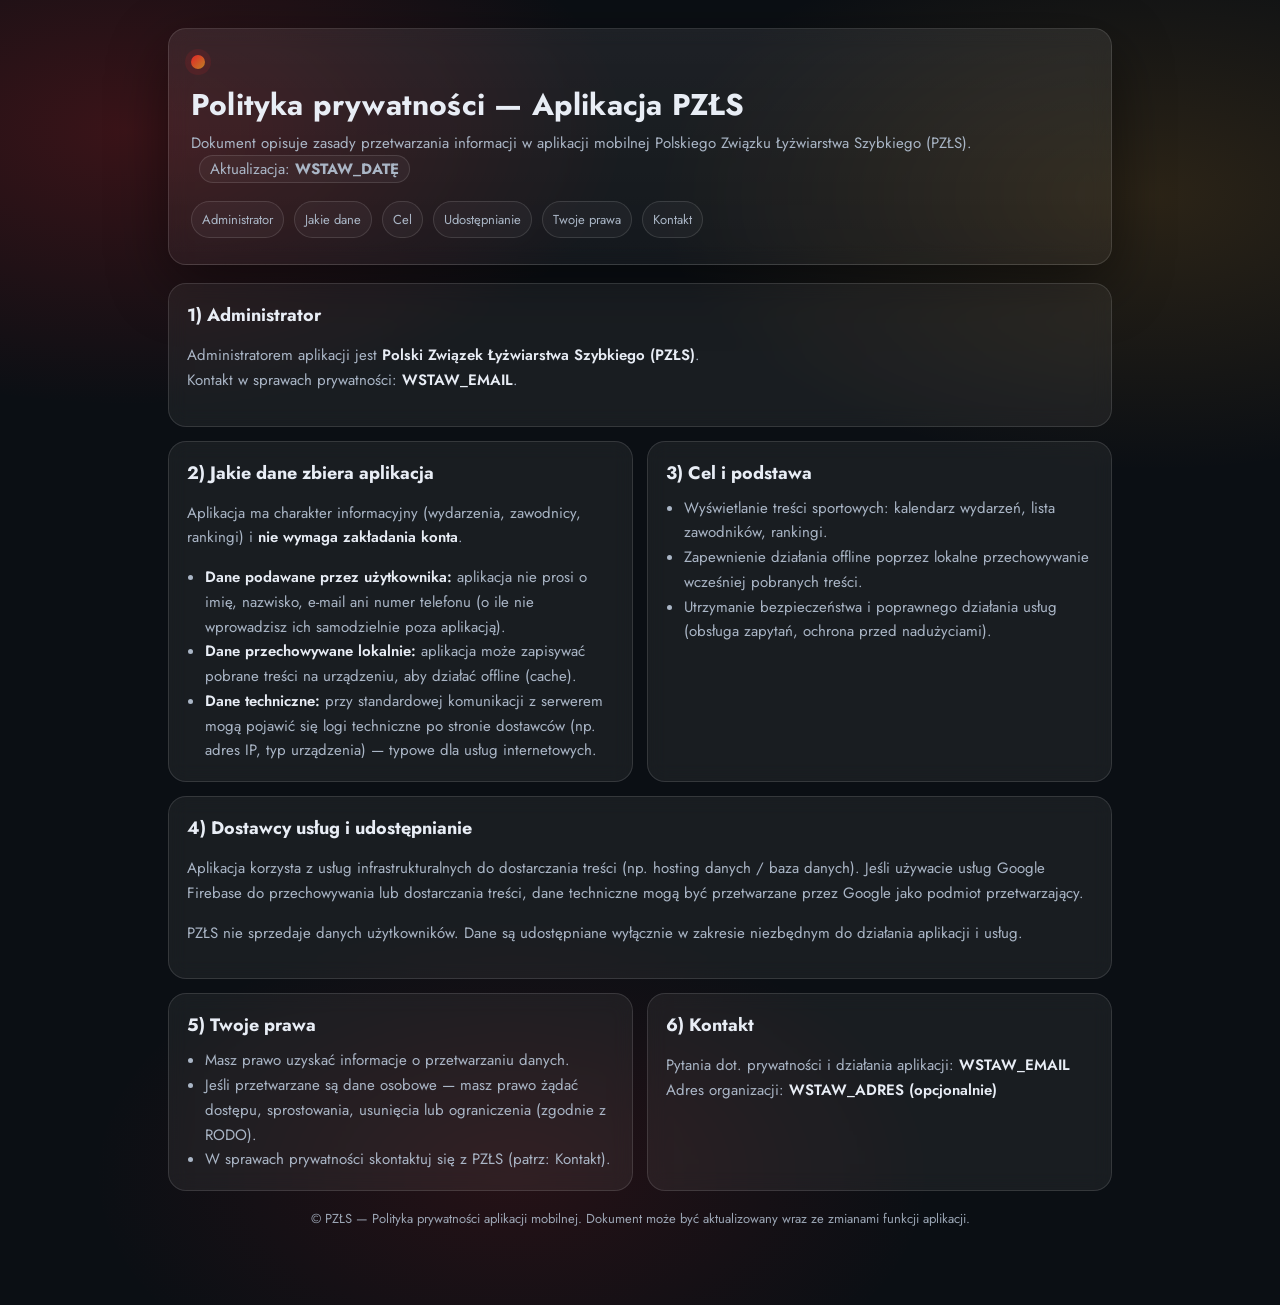
==== index.html @ f32fdf65 "Add privacy policy page for PZŁS application This file contains the privacy policy for the PZŁS mobi" ====
<!doctype html>
<html lang="pl">
<head>
  <meta charset="utf-8" />
  <meta name="viewport" content="width=device-width, initial-scale=1" />
  <title>Polityka prywatności — Aplikacja PZŁS</title>
  <meta name="description" content="Polityka prywatności aplikacji mobilnej Polskiego Związku Łyżwiarstwa Szybkiego (PZŁS)." />

  <link rel="preconnect" href="https://fonts.googleapis.com">
  <link rel="preconnect" href="https://fonts.gstatic.com" crossorigin>
  <link href="https://fonts.googleapis.com/css2?family=Jost:wght@400;500;600;700&display=swap" rel="stylesheet">

  <style>
    :root{
      --bg:#0b0f14;
      --card: rgba(255,255,255,.06);
      --card2: rgba(255,255,255,.08);
      --text:#e8edf5;
      --muted:#aab6c6;
      --red:#E32428;   /* PZŁS */
      --gold:#BF8224;  /* PZŁS */
      --border: rgba(255,255,255,.12);
      --shadow: 0 20px 60px rgba(0,0,0,.45);
      --radius: 18px;
    }
    *{box-sizing:border-box}
    body{
      margin:0;
      font-family: "Jost", system-ui, -apple-system, Segoe UI, Roboto, Arial, sans-serif;
      color:var(--text);
      background:
        radial-gradient(900px 500px at 10% 10%, rgba(227,36,40,.22), transparent 55%),
        radial-gradient(900px 500px at 90% 15%, rgba(191,130,36,.18), transparent 55%),
        radial-gradient(700px 420px at 40% 90%, rgba(227,36,40,.12), transparent 60%),
        var(--bg);
      min-height:100vh;
    }
    a{color:var(--text); text-decoration:none}
    .wrap{
      max-width: 980px;
      margin: 0 auto;
      padding: 28px 18px 64px;
    }
    header{
      border:1px solid var(--border);
      background: linear-gradient(180deg, rgba(255,255,255,.08), rgba(255,255,255,.04));
      border-radius: var(--radius);
      padding: 26px 22px;
      box-shadow: var(--shadow);
      backdrop-filter: blur(10px);
    }
    .brand{
      display:flex; gap:14px; align-items:center; flex-wrap:wrap;
    }
    .dot{
      width:14px; height:14px; border-radius:999px;
      background: linear-gradient(135deg, var(--red), var(--gold));
      box-shadow: 0 0 0 6px rgba(227,36,40,.12);
    }
    h1{
      margin:0;
      font-size: 26px;
      letter-spacing: .2px;
    }
    .sub{
      margin:6px 0 0;
      color:var(--muted);
      line-height:1.5;
      font-size: 15px;
    }
    nav{
      margin-top: 18px;
      display:flex; gap:10px; flex-wrap:wrap;
    }
    .chip{
      border:1px solid var(--border);
      background: rgba(255,255,255,.04);
      padding:8px 10px;
      border-radius: 999px;
      font-size: 13px;
      color: var(--muted);
    }
    .grid{
      display:grid;
      grid-template-columns: 1fr;
      gap:14px;
      margin-top: 18px;
    }
    .card{
      border:1px solid var(--border);
      background: var(--card);
      border-radius: var(--radius);
      padding: 18px 18px;
      backdrop-filter: blur(10px);
    }
    .card h2{
      margin:0 0 8px;
      font-size: 18px;
    }
    .card p, .card li{
      color: var(--muted);
      line-height:1.65;
      font-size: 15px;
    }
    ul{margin:10px 0 0; padding-left: 18px}
    .hl{
      color: var(--text);
      font-weight: 600;
    }
    .footer{
      margin-top: 18px;
      color: var(--muted);
      font-size: 13px;
      text-align: center;
      opacity: .9;
    }
    .badge{
      display:inline-block;
      padding: 2px 10px;
      border-radius:999px;
      border:1px solid var(--border);
      background: rgba(255,255,255,.04);
      margin-left: 8px;
      color: var(--muted);
    }
    @media (min-width: 820px){
      h1{font-size: 30px}
      .grid{grid-template-columns: 1fr 1fr}
      .span2{grid-column: 1 / -1}
    }
  </style>
</head>

<body>
  <div class="wrap">
    <header>
      <div class="brand">
        <div class="dot" aria-hidden="true"></div>
        <div>
          <h1>Polityka prywatności — Aplikacja PZŁS</h1>
          <p class="sub">
            Dokument opisuje zasady przetwarzania informacji w aplikacji mobilnej Polskiego Związku Łyżwiarstwa Szybkiego (PZŁS).
            <span class="badge">Aktualizacja: <strong>WSTAW_DATĘ</strong></span>
          </p>
        </div>
      </div>

      <nav>
        <a class="chip" href="#admin">Administrator</a>
        <a class="chip" href="#dane">Jakie dane</a>
        <a class="chip" href="#cel">Cel</a>
        <a class="chip" href="#udostepnianie">Udostępnianie</a>
        <a class="chip" href="#prawa">Twoje prawa</a>
        <a class="chip" href="#kontakt">Kontakt</a>
      </nav>
    </header>

    <div class="grid">
      <section class="card span2" id="admin">
        <h2>1) Administrator</h2>
        <p>
          Administratorem aplikacji jest <span class="hl">Polski Związek Łyżwiarstwa Szybkiego (PZŁS)</span>.
          <br/>Kontakt w sprawach prywatności: <span class="hl">WSTAW_EMAIL</span>.
        </p>
      </section>

      <section class="card" id="dane">
        <h2>2) Jakie dane zbiera aplikacja</h2>
        <p>
          Aplikacja ma charakter informacyjny (wydarzenia, zawodnicy, rankingi) i <span class="hl">nie wymaga zakładania konta</span>.
        </p>
        <ul>
          <li><span class="hl">Dane podawane przez użytkownika:</span> aplikacja nie prosi o imię, nazwisko, e-mail ani numer telefonu (o ile nie wprowadzisz ich samodzielnie poza aplikacją).</li>
          <li><span class="hl">Dane przechowywane lokalnie:</span> aplikacja może zapisywać pobrane treści na urządzeniu, aby działać offline (cache).</li>
          <li><span class="hl">Dane techniczne:</span> przy standardowej komunikacji z serwerem mogą pojawić się logi techniczne po stronie dostawców (np. adres IP, typ urządzenia) — typowe dla usług internetowych.</li>
        </ul>
      </section>

      <section class="card" id="cel">
        <h2>3) Cel i podstawa</h2>
        <ul>
          <li>Wyświetlanie treści sportowych: kalendarz wydarzeń, lista zawodników, rankingi.</li>
          <li>Zapewnienie działania offline poprzez lokalne przechowywanie wcześniej pobranych treści.</li>
          <li>Utrzymanie bezpieczeństwa i poprawnego działania usług (obsługa zapytań, ochrona przed nadużyciami).</li>
        </ul>
      </section>

      <section class="card span2" id="udostepnianie">
        <h2>4) Dostawcy usług i udostępnianie</h2>
        <p>
          Aplikacja korzysta z usług infrastrukturalnych do dostarczania treści (np. hosting danych / baza danych).
          Jeśli używacie usług Google Firebase do przechowywania lub dostarczania treści, dane techniczne mogą być przetwarzane przez Google jako podmiot przetwarzający.
        </p>
        <p>
          PZŁS nie sprzedaje danych użytkowników. Dane są udostępniane wyłącznie w zakresie niezbędnym do działania aplikacji i usług.
        </p>
      </section>

      <section class="card" id="prawa">
        <h2>5) Twoje prawa</h2>
        <ul>
          <li>Masz prawo uzyskać informacje o przetwarzaniu danych.</li>
          <li>Jeśli przetwarzane są dane osobowe — masz prawo żądać dostępu, sprostowania, usunięcia lub ograniczenia (zgodnie z RODO).</li>
          <li>W sprawach prywatności skontaktuj się z PZŁS (patrz: Kontakt).</li>
        </ul>
      </section>

      <section class="card" id="kontakt">
        <h2>6) Kontakt</h2>
        <p>
          Pytania dot. prywatności i działania aplikacji: <span class="hl">WSTAW_EMAIL</span>
          <br/>Adres organizacji: <span class="hl">WSTAW_ADRES (opcjonalnie)</span>
        </p>
      </section>
    </div>

    <p class="footer">
      © PZŁS — Polityka prywatności aplikacji mobilnej. Dokument może być aktualizowany wraz ze zmianami funkcji aplikacji.
    </p>
  </div>
</body>
</html>
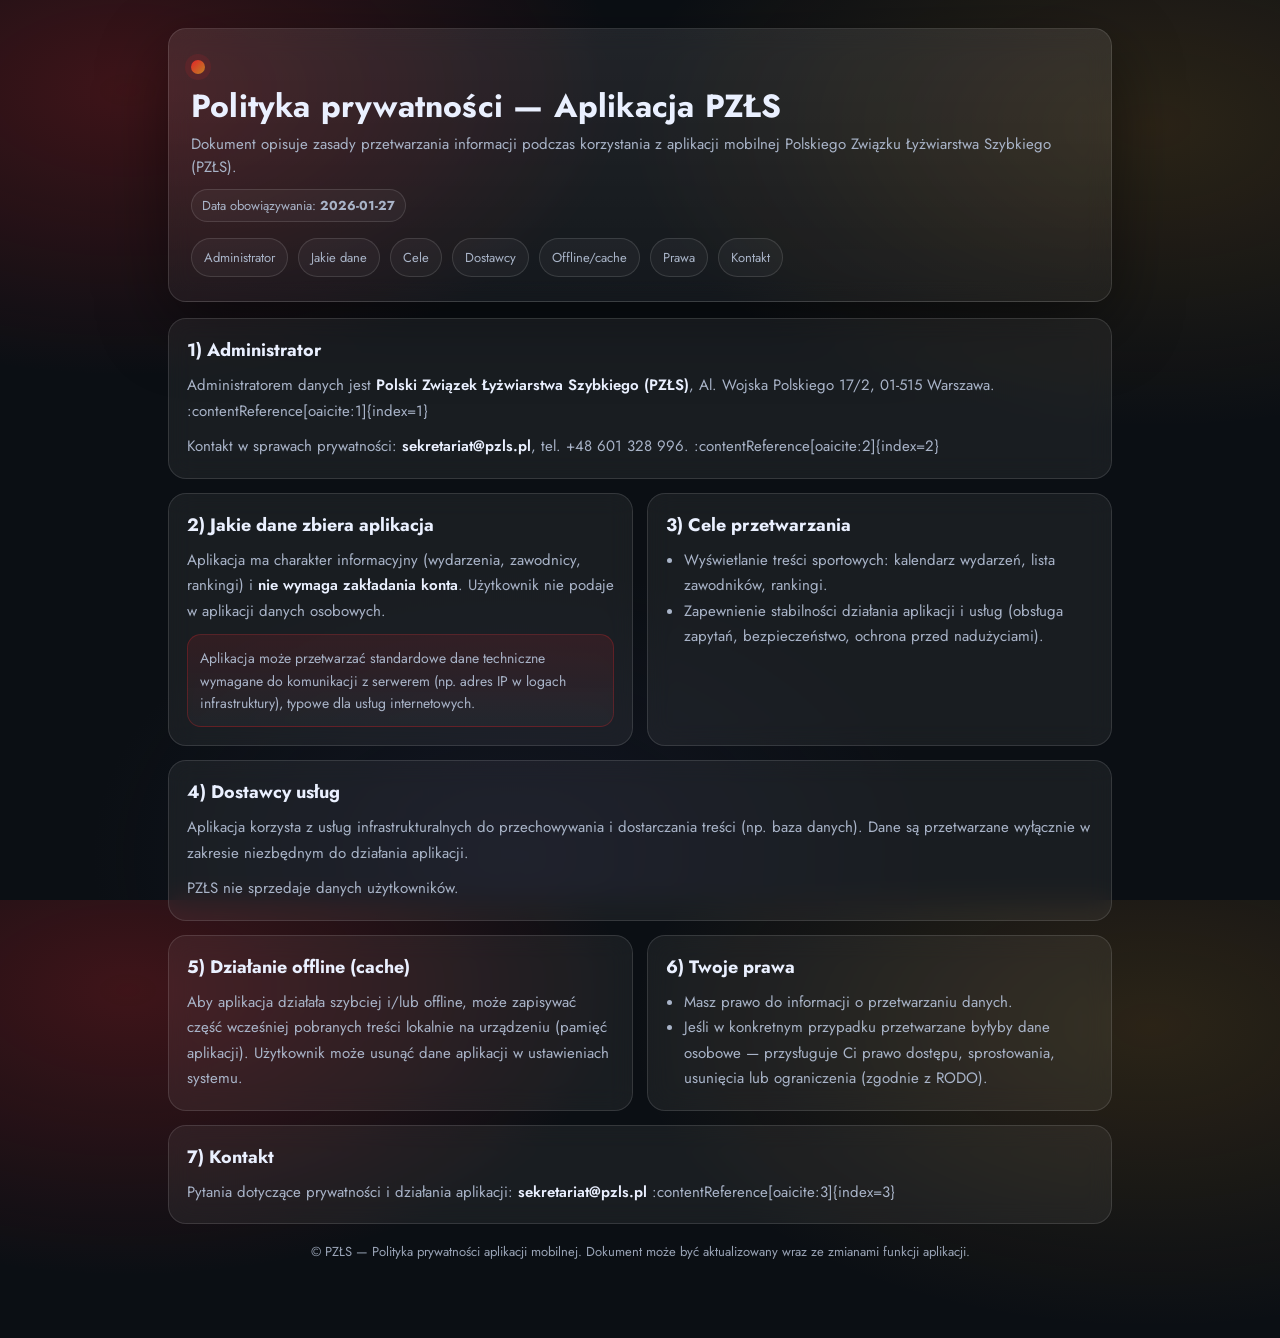
==== commit 7b976bfc: "Revise privacy policy and improve layout Updated privacy policy content and structure in index.html." ====
--- a/index.html
+++ b/index.html
@@ -8,123 +8,133 @@
 
   <link rel="preconnect" href="https://fonts.googleapis.com">
   <link rel="preconnect" href="https://fonts.gstatic.com" crossorigin>
-  <link href="https://fonts.googleapis.com/css2?family=Jost:wght@400;500;600;700&display=swap" rel="stylesheet">
+  <link href="https://fonts.googleapis.com/css2?family=Jost:wght@300;400;500;600;700&display=swap" rel="stylesheet">
 
   <style>
     :root{
+      /* Brand (PZŁS) */
+      --red:#E32428;
+      --gold:#BF8224;
+      --navy:#191C2F;
+
+      /* Dark PRO look */
       --bg:#0b0f14;
+      --text:#eaf0ff;
+      --muted:#a9b4c8;
       --card: rgba(255,255,255,.06);
-      --card2: rgba(255,255,255,.08);
-      --text:#e8edf5;
-      --muted:#aab6c6;
-      --red:#E32428;   /* PZŁS */
-      --gold:#BF8224;  /* PZŁS */
       --border: rgba(255,255,255,.12);
-      --shadow: 0 20px 60px rgba(0,0,0,.45);
+      --shadow: 0 24px 70px rgba(0,0,0,.45);
       --radius: 18px;
     }
+
     *{box-sizing:border-box}
+    html,body{height:100%}
     body{
       margin:0;
       font-family: "Jost", system-ui, -apple-system, Segoe UI, Roboto, Arial, sans-serif;
       color:var(--text);
       background:
-        radial-gradient(900px 500px at 10% 10%, rgba(227,36,40,.22), transparent 55%),
-        radial-gradient(900px 500px at 90% 15%, rgba(191,130,36,.18), transparent 55%),
-        radial-gradient(700px 420px at 40% 90%, rgba(227,36,40,.12), transparent 60%),
+        radial-gradient(900px 520px at 10% 10%, rgba(227,36,40,.24), transparent 55%),
+        radial-gradient(900px 520px at 90% 14%, rgba(191,130,36,.18), transparent 58%),
+        radial-gradient(700px 480px at 40% 95%, rgba(25,28,47,.45), transparent 60%),
         var(--bg);
       min-height:100vh;
     }
-    a{color:var(--text); text-decoration:none}
-    .wrap{
-      max-width: 980px;
-      margin: 0 auto;
-      padding: 28px 18px 64px;
-    }
-    header{
-      border:1px solid var(--border);
-      background: linear-gradient(180deg, rgba(255,255,255,.08), rgba(255,255,255,.04));
+
+    a{color:inherit}
+    .wrap{max-width:980px;margin:0 auto;padding:28px 18px 64px}
+    .hero{
+      border:1px solid var(--border);
+      background: linear-gradient(180deg, rgba(255,255,255,.09), rgba(255,255,255,.04));
       border-radius: var(--radius);
-      padding: 26px 22px;
+      padding: 24px 22px;
       box-shadow: var(--shadow);
-      backdrop-filter: blur(10px);
-    }
+      backdrop-filter: blur(12px);
+    }
+
     .brand{
-      display:flex; gap:14px; align-items:center; flex-wrap:wrap;
-    }
-    .dot{
-      width:14px; height:14px; border-radius:999px;
+      display:flex;
+      align-items:flex-start;
+      gap:14px;
+      flex-wrap:wrap;
+    }
+    .mark{
+      width:14px;height:14px;border-radius:999px;
       background: linear-gradient(135deg, var(--red), var(--gold));
       box-shadow: 0 0 0 6px rgba(227,36,40,.12);
-    }
-    h1{
-      margin:0;
-      font-size: 26px;
-      letter-spacing: .2px;
-    }
-    .sub{
-      margin:6px 0 0;
-      color:var(--muted);
-      line-height:1.5;
-      font-size: 15px;
-    }
-    nav{
-      margin-top: 18px;
-      display:flex; gap:10px; flex-wrap:wrap;
+      margin-top:7px;
+      flex:0 0 auto;
+    }
+    h1{margin:0;font-size:28px;letter-spacing:.2px;line-height:1.15}
+    .sub{margin:8px 0 0;color:var(--muted);line-height:1.55;font-size:15px}
+    .badge{
+      display:inline-block;
+      margin-top:10px;
+      padding:6px 10px;
+      border-radius:999px;
+      border:1px solid var(--border);
+      background: rgba(255,255,255,.04);
+      color: var(--muted);
+      font-size: 13px;
+    }
+
+    .nav{
+      margin-top: 16px;
+      display:flex;gap:10px;flex-wrap:wrap;
     }
     .chip{
+      display:inline-flex;
+      align-items:center;
+      gap:8px;
+      padding:9px 12px;
+      border-radius:999px;
       border:1px solid var(--border);
       background: rgba(255,255,255,.04);
-      padding:8px 10px;
-      border-radius: 999px;
+      text-decoration:none;
+      color: var(--muted);
       font-size: 13px;
-      color: var(--muted);
-    }
+      transition: transform .12s ease, background .12s ease;
+    }
+    .chip:hover{transform: translateY(-1px); background: rgba(255,255,255,.06); color: var(--text);}
+
     .grid{
+      margin-top: 16px;
       display:grid;
       grid-template-columns: 1fr;
       gap:14px;
-      margin-top: 18px;
     }
     .card{
       border:1px solid var(--border);
       background: var(--card);
       border-radius: var(--radius);
       padding: 18px 18px;
-      backdrop-filter: blur(10px);
-    }
-    .card h2{
-      margin:0 0 8px;
-      font-size: 18px;
-    }
-    .card p, .card li{
-      color: var(--muted);
-      line-height:1.65;
-      font-size: 15px;
-    }
-    ul{margin:10px 0 0; padding-left: 18px}
-    .hl{
-      color: var(--text);
-      font-weight: 600;
+      backdrop-filter: blur(12px);
+    }
+    .card h2{margin:0 0 10px;font-size:18px}
+    .card p,.card li{margin:0;color:var(--muted);line-height:1.7;font-size:15px}
+    .card p + p{margin-top:10px}
+    ul{margin:10px 0 0;padding-left: 18px}
+    .hl{color:var(--text);font-weight:600}
+    .note{
+      margin-top: 10px;
+      padding: 12px 12px;
+      border-radius: 14px;
+      border: 1px solid rgba(227,36,40,.28);
+      background: linear-gradient(180deg, rgba(227,36,40,.12), rgba(255,255,255,.03));
+      color: var(--muted);
+      font-size: 14px;
+      line-height: 1.6;
     }
     .footer{
       margin-top: 18px;
       color: var(--muted);
       font-size: 13px;
-      text-align: center;
-      opacity: .9;
-    }
-    .badge{
-      display:inline-block;
-      padding: 2px 10px;
-      border-radius:999px;
-      border:1px solid var(--border);
-      background: rgba(255,255,255,.04);
-      margin-left: 8px;
-      color: var(--muted);
-    }
+      text-align:center;
+      opacity:.9;
+    }
+
     @media (min-width: 820px){
-      h1{font-size: 30px}
+      h1{font-size:32px}
       .grid{grid-template-columns: 1fr 1fr}
       .span2{grid-column: 1 / -1}
     }
@@ -132,91 +142,102 @@
 </head>
 
 <body>
-  <div class="wrap">
-    <header>
+  <main class="wrap">
+    <section class="hero" aria-label="Nagłówek polityki prywatności">
       <div class="brand">
-        <div class="dot" aria-hidden="true"></div>
+        <div class="mark" aria-hidden="true"></div>
         <div>
           <h1>Polityka prywatności — Aplikacja PZŁS</h1>
           <p class="sub">
-            Dokument opisuje zasady przetwarzania informacji w aplikacji mobilnej Polskiego Związku Łyżwiarstwa Szybkiego (PZŁS).
-            <span class="badge">Aktualizacja: <strong>WSTAW_DATĘ</strong></span>
+            Dokument opisuje zasady przetwarzania informacji podczas korzystania z aplikacji mobilnej
+            Polskiego Związku Łyżwiarstwa Szybkiego (PZŁS).
           </p>
+          <div class="badge">Data obowiązywania: <strong>2026-01-27</strong></div>
         </div>
       </div>
 
-      <nav>
+      <nav class="nav" aria-label="Nawigacja po sekcjach">
         <a class="chip" href="#admin">Administrator</a>
-        <a class="chip" href="#dane">Jakie dane</a>
-        <a class="chip" href="#cel">Cel</a>
-        <a class="chip" href="#udostepnianie">Udostępnianie</a>
-        <a class="chip" href="#prawa">Twoje prawa</a>
-        <a class="chip" href="#kontakt">Kontakt</a>
+        <a class="chip" href="#collect">Jakie dane</a>
+        <a class="chip" href="#purpose">Cele</a>
+        <a class="chip" href="#providers">Dostawcy</a>
+        <a class="chip" href="#offline">Offline/cache</a>
+        <a class="chip" href="#rights">Prawa</a>
+        <a class="chip" href="#contact">Kontakt</a>
       </nav>
-    </header>
-
-    <div class="grid">
-      <section class="card span2" id="admin">
+    </section>
+
+    <section class="grid" aria-label="Treść polityki">
+      <article class="card span2" id="admin">
         <h2>1) Administrator</h2>
         <p>
-          Administratorem aplikacji jest <span class="hl">Polski Związek Łyżwiarstwa Szybkiego (PZŁS)</span>.
-          <br/>Kontakt w sprawach prywatności: <span class="hl">WSTAW_EMAIL</span>.
-        </p>
-      </section>
-
-      <section class="card" id="dane">
+          Administratorem danych jest <span class="hl">Polski Związek Łyżwiarstwa Szybkiego (PZŁS)</span>,
+          Al. Wojska Polskiego 17/2, 01-515 Warszawa. :contentReference[oaicite:1]{index=1}
+        </p>
+        <p>
+          Kontakt w sprawach prywatności: <span class="hl">sekretariat@pzls.pl</span>, tel. +48 601 328 996. :contentReference[oaicite:2]{index=2}
+        </p>
+      </article>
+
+      <article class="card" id="collect">
         <h2>2) Jakie dane zbiera aplikacja</h2>
         <p>
           Aplikacja ma charakter informacyjny (wydarzenia, zawodnicy, rankingi) i <span class="hl">nie wymaga zakładania konta</span>.
-        </p>
-        <ul>
-          <li><span class="hl">Dane podawane przez użytkownika:</span> aplikacja nie prosi o imię, nazwisko, e-mail ani numer telefonu (o ile nie wprowadzisz ich samodzielnie poza aplikacją).</li>
-          <li><span class="hl">Dane przechowywane lokalnie:</span> aplikacja może zapisywać pobrane treści na urządzeniu, aby działać offline (cache).</li>
-          <li><span class="hl">Dane techniczne:</span> przy standardowej komunikacji z serwerem mogą pojawić się logi techniczne po stronie dostawców (np. adres IP, typ urządzenia) — typowe dla usług internetowych.</li>
-        </ul>
-      </section>
-
-      <section class="card" id="cel">
-        <h2>3) Cel i podstawa</h2>
+          Użytkownik nie podaje w aplikacji danych osobowych.
+        </p>
+        <div class="note">
+          Aplikacja może przetwarzać standardowe dane techniczne wymagane do komunikacji z serwerem (np. adres IP w logach infrastruktury),
+          typowe dla usług internetowych.
+        </div>
+      </article>
+
+      <article class="card" id="purpose">
+        <h2>3) Cele przetwarzania</h2>
         <ul>
           <li>Wyświetlanie treści sportowych: kalendarz wydarzeń, lista zawodników, rankingi.</li>
-          <li>Zapewnienie działania offline poprzez lokalne przechowywanie wcześniej pobranych treści.</li>
-          <li>Utrzymanie bezpieczeństwa i poprawnego działania usług (obsługa zapytań, ochrona przed nadużyciami).</li>
+          <li>Zapewnienie stabilności działania aplikacji i usług (obsługa zapytań, bezpieczeństwo, ochrona przed nadużyciami).</li>
         </ul>
-      </section>
-
-      <section class="card span2" id="udostepnianie">
-        <h2>4) Dostawcy usług i udostępnianie</h2>
-        <p>
-          Aplikacja korzysta z usług infrastrukturalnych do dostarczania treści (np. hosting danych / baza danych).
-          Jeśli używacie usług Google Firebase do przechowywania lub dostarczania treści, dane techniczne mogą być przetwarzane przez Google jako podmiot przetwarzający.
-        </p>
-        <p>
-          PZŁS nie sprzedaje danych użytkowników. Dane są udostępniane wyłącznie w zakresie niezbędnym do działania aplikacji i usług.
-        </p>
-      </section>
-
-      <section class="card" id="prawa">
-        <h2>5) Twoje prawa</h2>
+      </article>
+
+      <article class="card span2" id="providers">
+        <h2>4) Dostawcy usług</h2>
+        <p>
+          Aplikacja korzysta z usług infrastrukturalnych do przechowywania i dostarczania treści (np. baza danych).
+          Dane są przetwarzane wyłącznie w zakresie niezbędnym do działania aplikacji.
+        </p>
+        <p>
+          PZŁS nie sprzedaje danych użytkowników.
+        </p>
+      </article>
+
+      <article class="card" id="offline">
+        <h2>5) Działanie offline (cache)</h2>
+        <p>
+          Aby aplikacja działała szybciej i/lub offline, może zapisywać część wcześniej pobranych treści
+          lokalnie na urządzeniu (pamięć aplikacji). Użytkownik może usunąć dane aplikacji w ustawieniach systemu.
+        </p>
+      </article>
+
+      <article class="card" id="rights">
+        <h2>6) Twoje prawa</h2>
         <ul>
-          <li>Masz prawo uzyskać informacje o przetwarzaniu danych.</li>
-          <li>Jeśli przetwarzane są dane osobowe — masz prawo żądać dostępu, sprostowania, usunięcia lub ograniczenia (zgodnie z RODO).</li>
-          <li>W sprawach prywatności skontaktuj się z PZŁS (patrz: Kontakt).</li>
+          <li>Masz prawo do informacji o przetwarzaniu danych.</li>
+          <li>Jeśli w konkretnym przypadku przetwarzane byłyby dane osobowe — przysługuje Ci prawo dostępu, sprostowania, usunięcia lub ograniczenia (zgodnie z RODO).</li>
         </ul>
-      </section>
-
-      <section class="card" id="kontakt">
-        <h2>6) Kontakt</h2>
-        <p>
-          Pytania dot. prywatności i działania aplikacji: <span class="hl">WSTAW_EMAIL</span>
-          <br/>Adres organizacji: <span class="hl">WSTAW_ADRES (opcjonalnie)</span>
-        </p>
-      </section>
-    </div>
+      </article>
+
+      <article class="card span2" id="contact">
+        <h2>7) Kontakt</h2>
+        <p>
+          Pytania dotyczące prywatności i działania aplikacji:
+          <span class="hl">sekretariat@pzls.pl</span> :contentReference[oaicite:3]{index=3}
+        </p>
+      </article>
+    </section>
 
     <p class="footer">
       © PZŁS — Polityka prywatności aplikacji mobilnej. Dokument może być aktualizowany wraz ze zmianami funkcji aplikacji.
     </p>
-  </div>
+  </main>
 </body>
 </html>
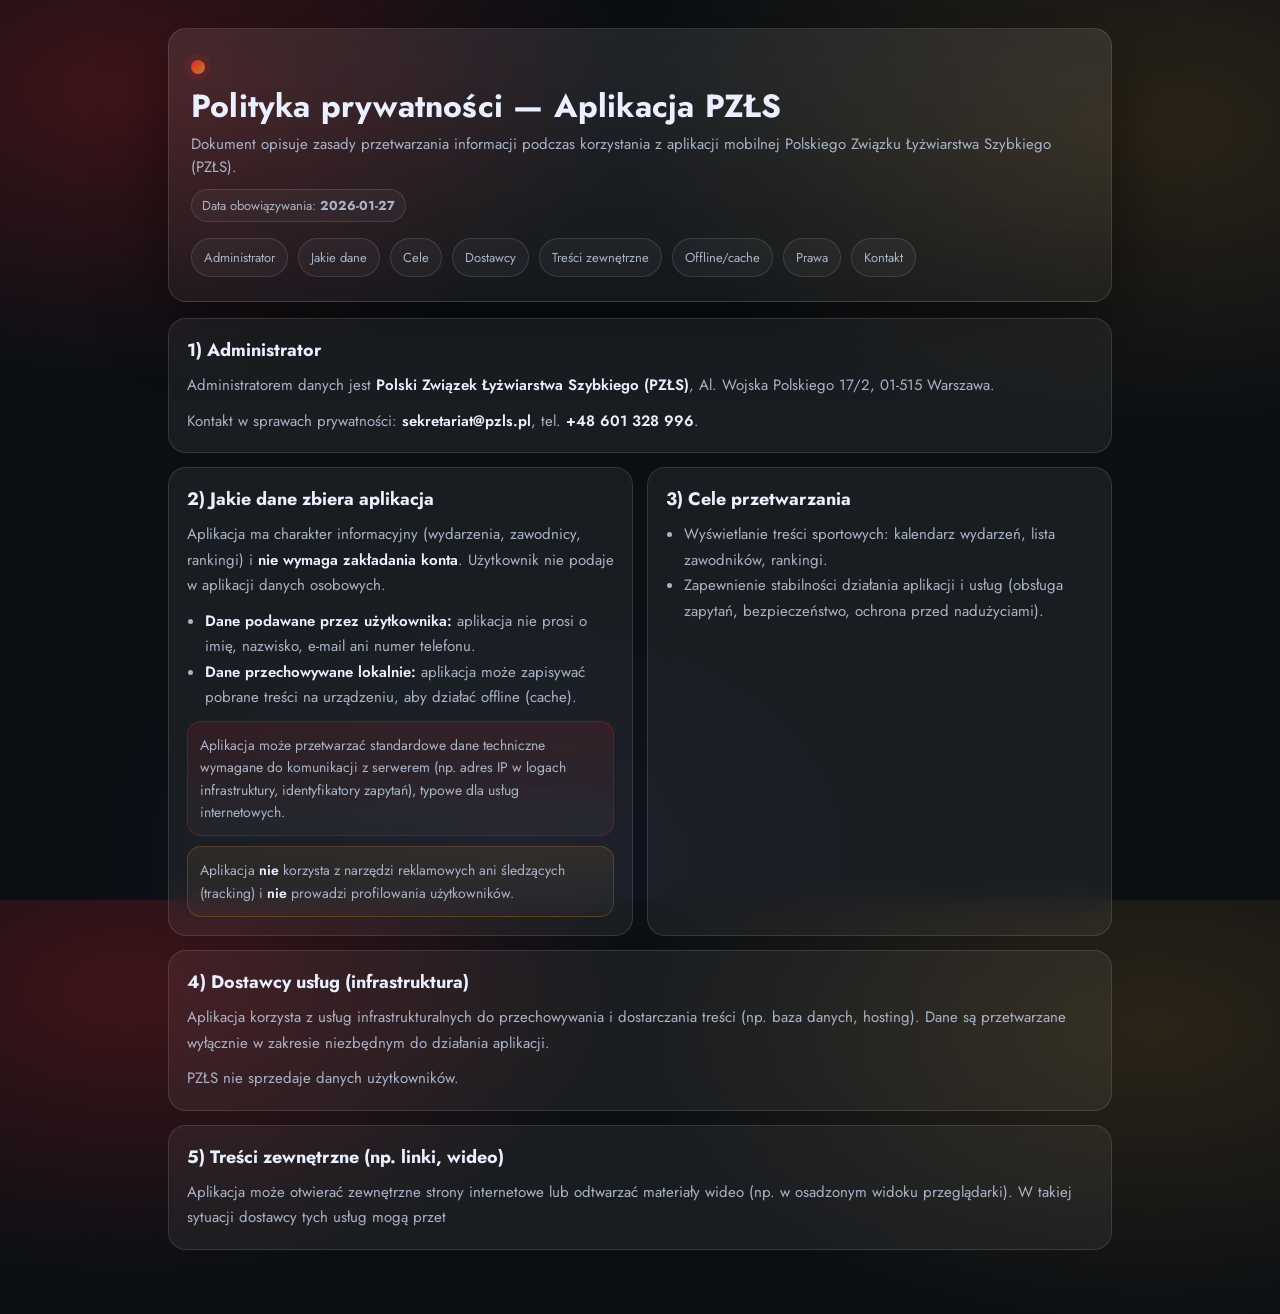
==== commit 1392c3cd: "Update privacy policy content and structure" ====
--- a/index.html
+++ b/index.html
@@ -115,6 +115,7 @@
     .card p + p{margin-top:10px}
     ul{margin:10px 0 0;padding-left: 18px}
     .hl{color:var(--text);font-weight:600}
+
     .note{
       margin-top: 10px;
       padding: 12px 12px;
@@ -125,6 +126,12 @@
       font-size: 14px;
       line-height: 1.6;
     }
+
+    .ok{
+      border: 1px solid rgba(191,130,36,.28);
+      background: linear-gradient(180deg, rgba(191,130,36,.12), rgba(255,255,255,.03));
+    }
+
     .footer{
       margin-top: 18px;
       color: var(--muted);
@@ -161,6 +168,7 @@
         <a class="chip" href="#collect">Jakie dane</a>
         <a class="chip" href="#purpose">Cele</a>
         <a class="chip" href="#providers">Dostawcy</a>
+        <a class="chip" href="#thirdparty">Treści zewnętrzne</a>
         <a class="chip" href="#offline">Offline/cache</a>
         <a class="chip" href="#rights">Prawa</a>
         <a class="chip" href="#contact">Kontakt</a>
@@ -172,10 +180,10 @@
         <h2>1) Administrator</h2>
         <p>
           Administratorem danych jest <span class="hl">Polski Związek Łyżwiarstwa Szybkiego (PZŁS)</span>,
-          Al. Wojska Polskiego 17/2, 01-515 Warszawa. :contentReference[oaicite:1]{index=1}
-        </p>
-        <p>
-          Kontakt w sprawach prywatności: <span class="hl">sekretariat@pzls.pl</span>, tel. +48 601 328 996. :contentReference[oaicite:2]{index=2}
+          Al. Wojska Polskiego 17/2, 01-515 Warszawa.
+        </p>
+        <p>
+          Kontakt w sprawach prywatności: <span class="hl">sekretariat@pzls.pl</span>, tel. <span class="hl">+48 601 328 996</span>.
         </p>
       </article>
 
@@ -185,9 +193,19 @@
           Aplikacja ma charakter informacyjny (wydarzenia, zawodnicy, rankingi) i <span class="hl">nie wymaga zakładania konta</span>.
           Użytkownik nie podaje w aplikacji danych osobowych.
         </p>
+        <ul>
+          <li><span class="hl">Dane podawane przez użytkownika:</span> aplikacja nie prosi o imię, nazwisko, e-mail ani numer telefonu.</li>
+          <li><span class="hl">Dane przechowywane lokalnie:</span> aplikacja może zapisywać pobrane treści na urządzeniu, aby działać offline (cache).</li>
+        </ul>
+
         <div class="note">
-          Aplikacja może przetwarzać standardowe dane techniczne wymagane do komunikacji z serwerem (np. adres IP w logach infrastruktury),
-          typowe dla usług internetowych.
+          Aplikacja może przetwarzać standardowe dane techniczne wymagane do komunikacji z serwerem
+          (np. adres IP w logach infrastruktury, identyfikatory zapytań), typowe dla usług internetowych.
+        </div>
+
+        <div class="note ok">
+          Aplikacja <span class="hl">nie</span> korzysta z narzędzi reklamowych ani śledzących (tracking) i
+          <span class="hl">nie</span> prowadzi profilowania użytkowników.
         </div>
       </article>
 
@@ -200,9 +218,9 @@
       </article>
 
       <article class="card span2" id="providers">
-        <h2>4) Dostawcy usług</h2>
-        <p>
-          Aplikacja korzysta z usług infrastrukturalnych do przechowywania i dostarczania treści (np. baza danych).
+        <h2>4) Dostawcy usług (infrastruktura)</h2>
+        <p>
+          Aplikacja korzysta z usług infrastrukturalnych do przechowywania i dostarczania treści (np. baza danych, hosting).
           Dane są przetwarzane wyłącznie w zakresie niezbędnym do działania aplikacji.
         </p>
         <p>
@@ -210,34 +228,8 @@
         </p>
       </article>
 
-      <article class="card" id="offline">
-        <h2>5) Działanie offline (cache)</h2>
-        <p>
-          Aby aplikacja działała szybciej i/lub offline, może zapisywać część wcześniej pobranych treści
-          lokalnie na urządzeniu (pamięć aplikacji). Użytkownik może usunąć dane aplikacji w ustawieniach systemu.
-        </p>
-      </article>
-
-      <article class="card" id="rights">
-        <h2>6) Twoje prawa</h2>
-        <ul>
-          <li>Masz prawo do informacji o przetwarzaniu danych.</li>
-          <li>Jeśli w konkretnym przypadku przetwarzane byłyby dane osobowe — przysługuje Ci prawo dostępu, sprostowania, usunięcia lub ograniczenia (zgodnie z RODO).</li>
-        </ul>
-      </article>
-
-      <article class="card span2" id="contact">
-        <h2>7) Kontakt</h2>
-        <p>
-          Pytania dotyczące prywatności i działania aplikacji:
-          <span class="hl">sekretariat@pzls.pl</span> :contentReference[oaicite:3]{index=3}
-        </p>
-      </article>
-    </section>
-
-    <p class="footer">
-      © PZŁS — Polityka prywatności aplikacji mobilnej. Dokument może być aktualizowany wraz ze zmianami funkcji aplikacji.
-    </p>
-  </main>
-</body>
-</html>
+      <article class="card span2" id="thirdparty">
+        <h2>5) Treści zewnętrzne (np. linki, wideo)</h2>
+        <p>
+          Aplikacja może otwierać zewnętrzne strony internetowe lub odtwarzać materiały wideo (np. w osadzonym widoku przeglądarki).
+          W takiej sytuacji dostawcy tych usług mogą przet
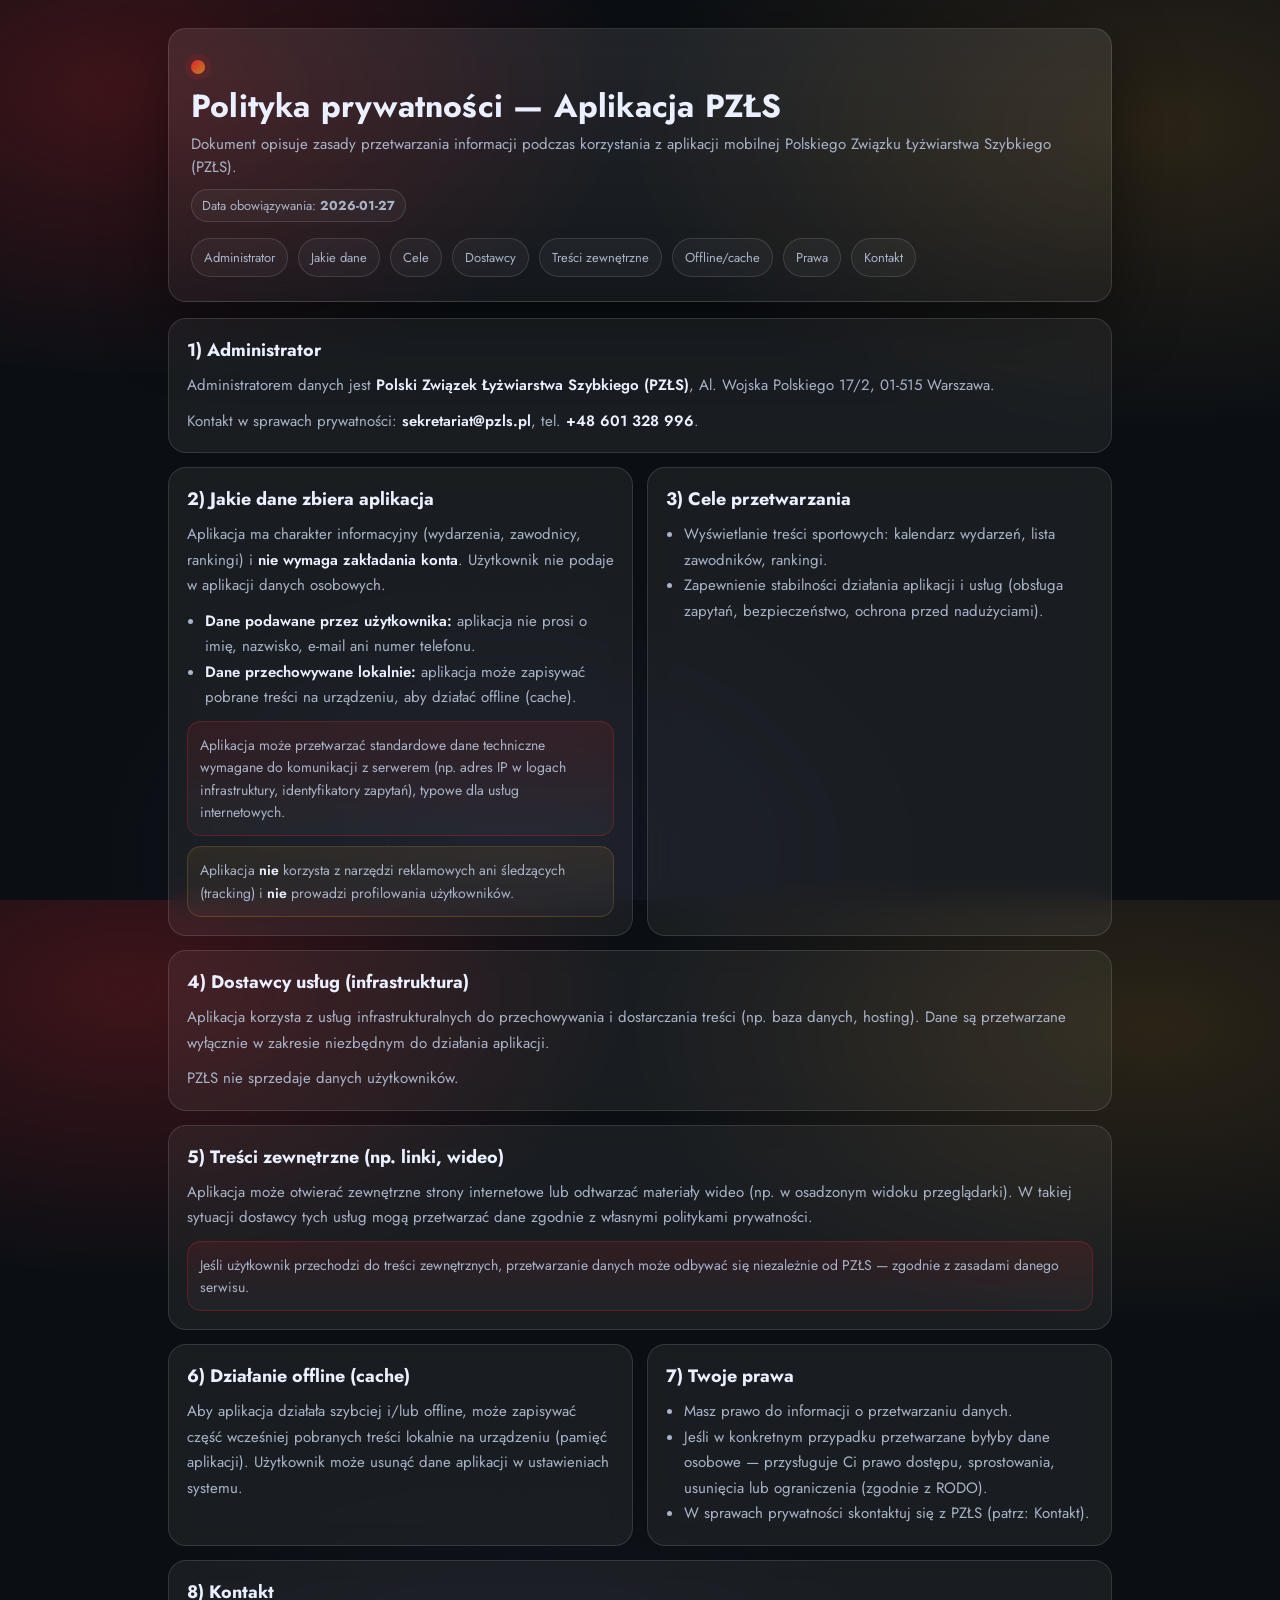
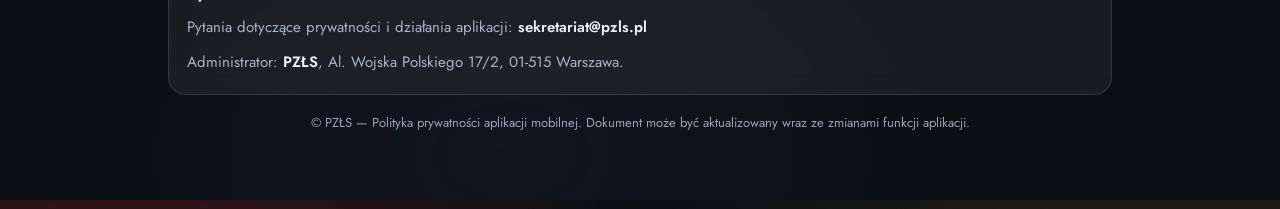
==== commit 244f033b: "Update privacy policy content in index.html" ====
--- a/index.html
+++ b/index.html
@@ -232,4 +232,44 @@
         <h2>5) Treści zewnętrzne (np. linki, wideo)</h2>
         <p>
           Aplikacja może otwierać zewnętrzne strony internetowe lub odtwarzać materiały wideo (np. w osadzonym widoku przeglądarki).
-          W takiej sytuacji dostawcy tych usług mogą przet
+          W takiej sytuacji dostawcy tych usług mogą przetwarzać dane zgodnie z własnymi politykami prywatności.
+        </p>
+        <div class="note">
+          Jeśli użytkownik przechodzi do treści zewnętrznych, przetwarzanie danych może odbywać się niezależnie od PZŁS — zgodnie z zasadami danego serwisu.
+        </div>
+      </article>
+
+      <article class="card" id="offline">
+        <h2>6) Działanie offline (cache)</h2>
+        <p>
+          Aby aplikacja działała szybciej i/lub offline, może zapisywać część wcześniej pobranych treści
+          lokalnie na urządzeniu (pamięć aplikacji). Użytkownik może usunąć dane aplikacji w ustawieniach systemu.
+        </p>
+      </article>
+
+      <article class="card" id="rights">
+        <h2>7) Twoje prawa</h2>
+        <ul>
+          <li>Masz prawo do informacji o przetwarzaniu danych.</li>
+          <li>Jeśli w konkretnym przypadku przetwarzane byłyby dane osobowe — przysługuje Ci prawo dostępu, sprostowania, usunięcia lub ograniczenia (zgodnie z RODO).</li>
+          <li>W sprawach prywatności skontaktuj się z PZŁS (patrz: Kontakt).</li>
+        </ul>
+      </article>
+
+      <article class="card span2" id="contact">
+        <h2>8) Kontakt</h2>
+        <p>
+          Pytania dotyczące prywatności i działania aplikacji: <span class="hl">sekretariat@pzls.pl</span>
+        </p>
+        <p>
+          Administrator: <span class="hl">PZŁS</span>, Al. Wojska Polskiego 17/2, 01-515 Warszawa.
+        </p>
+      </article>
+    </section>
+
+    <p class="footer">
+      © PZŁS — Polityka prywatności aplikacji mobilnej. Dokument może być aktualizowany wraz ze zmianami funkcji aplikacji.
+    </p>
+  </main>
+</body>
+</html>
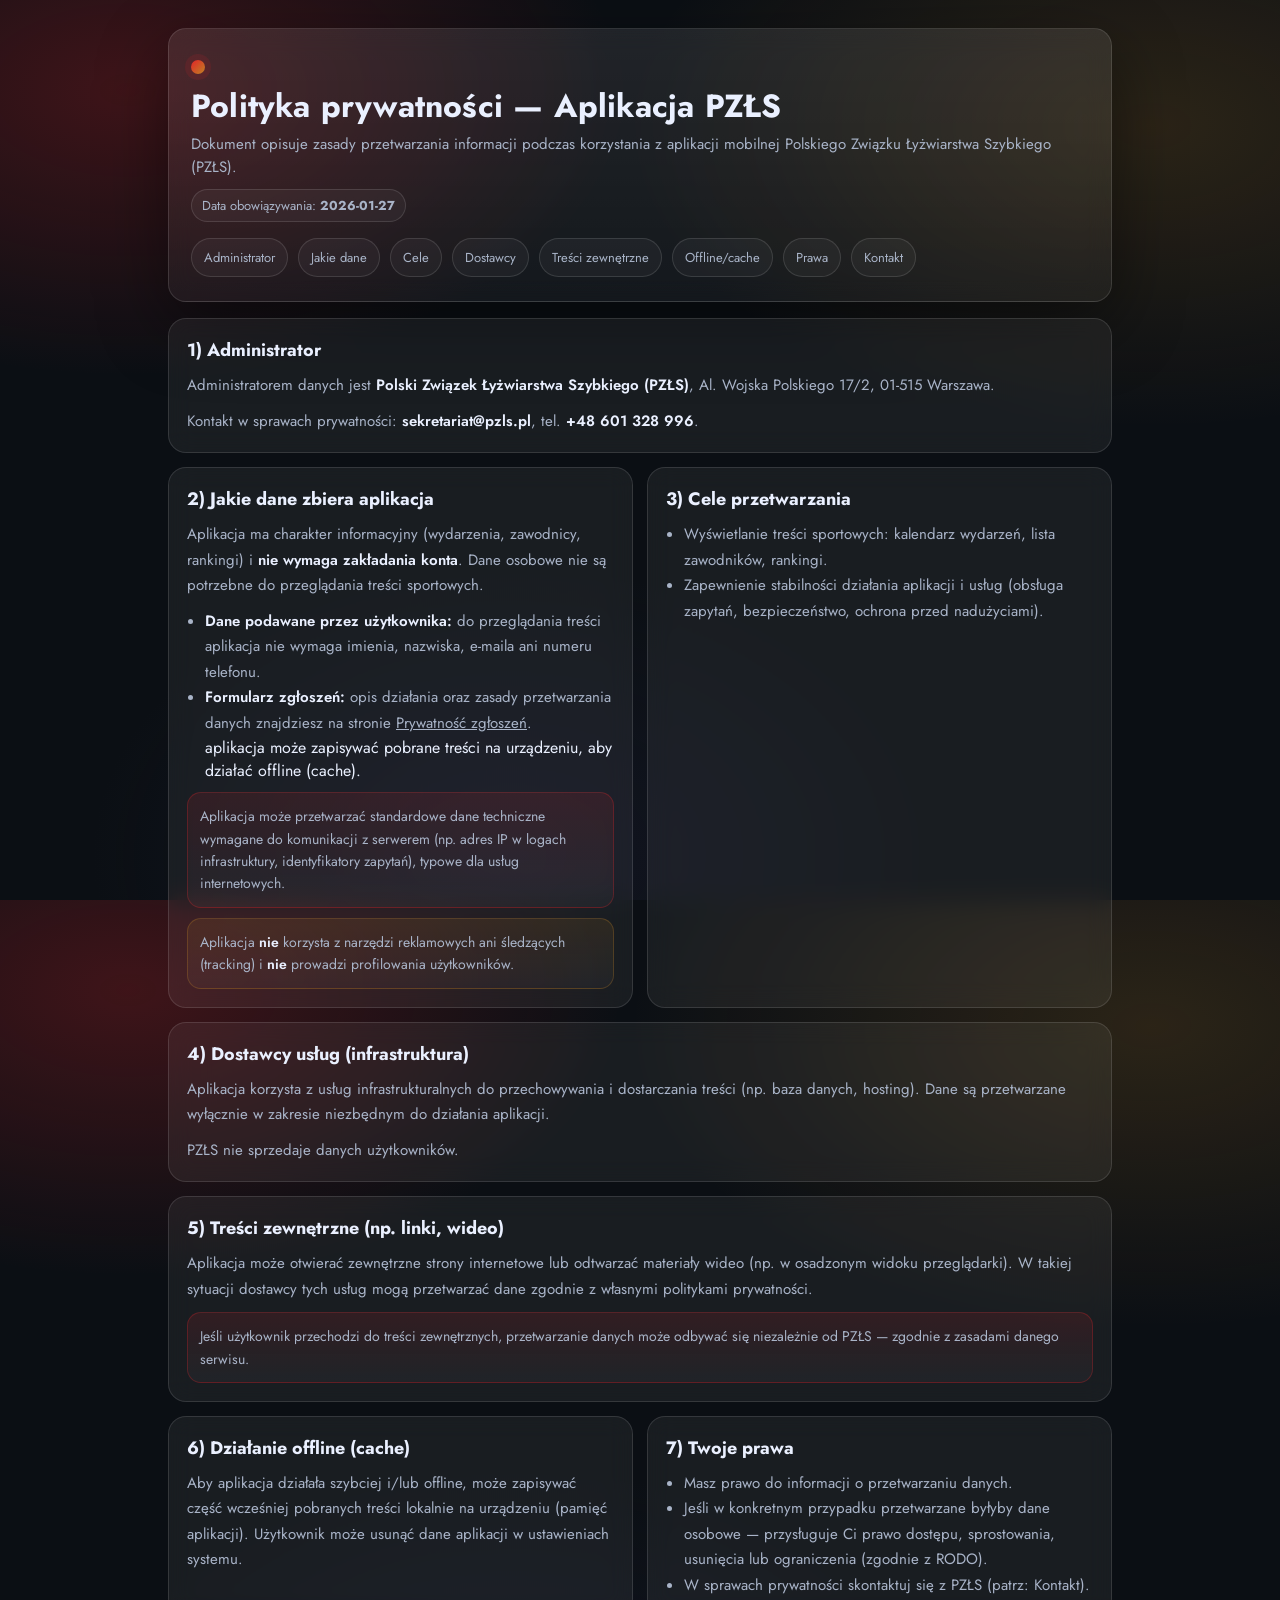
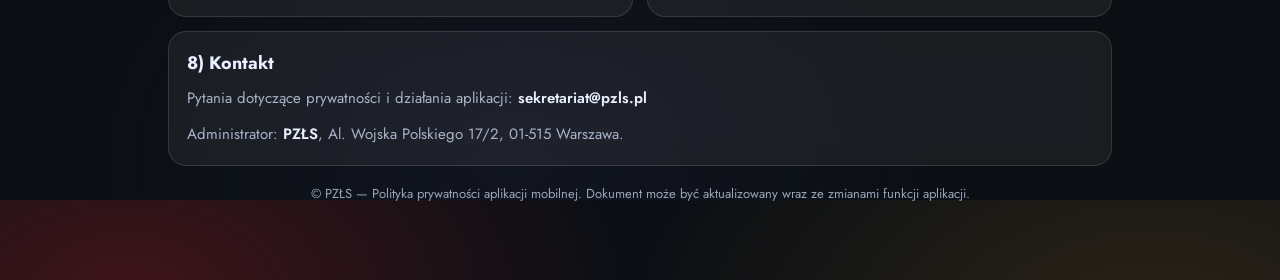
==== commit fd9872d1: "Describe PZŁS in-app feedback and its privacy terms" ====
--- a/index.html
+++ b/index.html
@@ -191,11 +191,11 @@
         <h2>2) Jakie dane zbiera aplikacja</h2>
         <p>
           Aplikacja ma charakter informacyjny (wydarzenia, zawodnicy, rankingi) i <span class="hl">nie wymaga zakładania konta</span>.
-          Użytkownik nie podaje w aplikacji danych osobowych.
+          Dane osobowe nie są potrzebne do przeglądania treści sportowych.
         </p>
         <ul>
-          <li><span class="hl">Dane podawane przez użytkownika:</span> aplikacja nie prosi o imię, nazwisko, e-mail ani numer telefonu.</li>
-          <li><span class="hl">Dane przechowywane lokalnie:</span> aplikacja może zapisywać pobrane treści na urządzeniu, aby działać offline (cache).</li>
+          <li><span class="hl">Dane podawane przez użytkownika:</span> do przeglądania treści aplikacja nie wymaga imienia, nazwiska, e-maila ani numeru telefonu.</li>
+          <li><span class="hl">Formularz zgłoszeń:</span> opis działania oraz zasady przetwarzania danych znajdziesz na stronie <a href="privacy-contact.html">Prywatność zgłoszeń</a>.</li> aplikacja może zapisywać pobrane treści na urządzeniu, aby działać offline (cache).</li>
         </ul>
 
         <div class="note">
